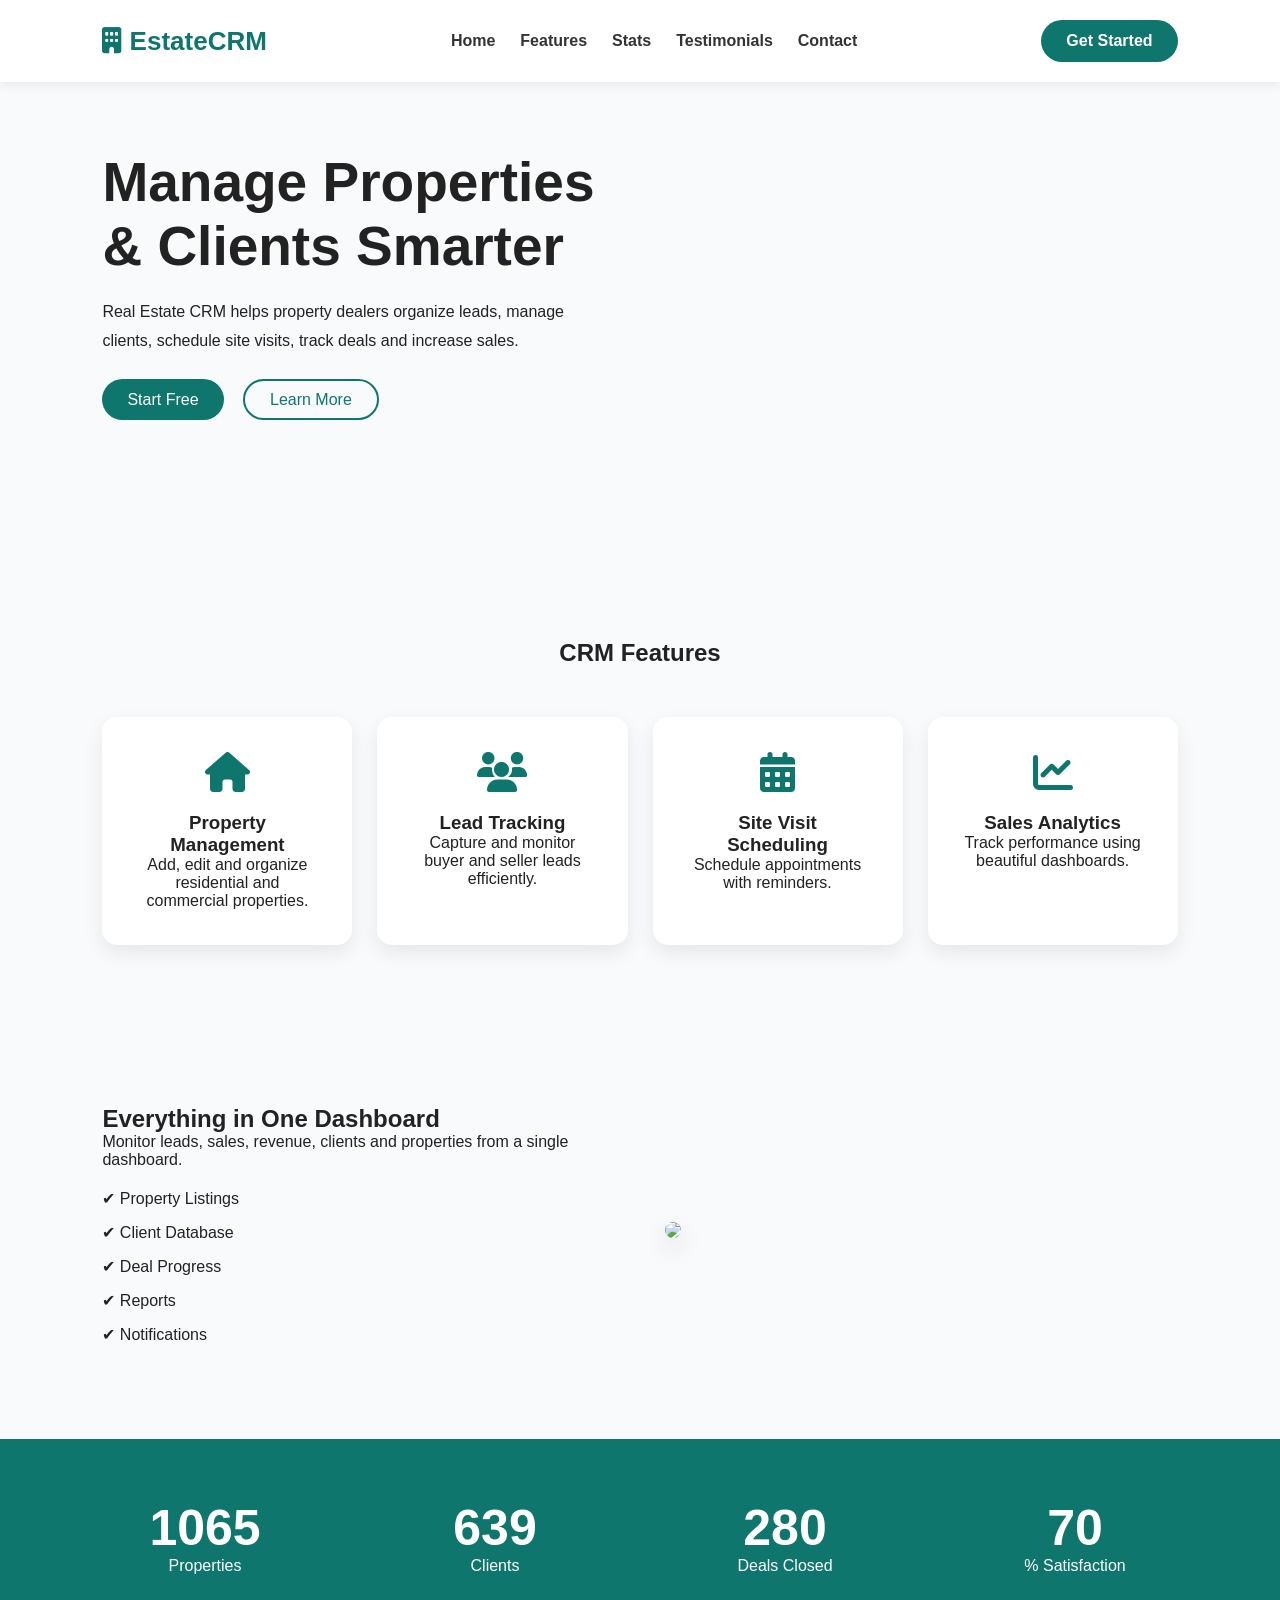
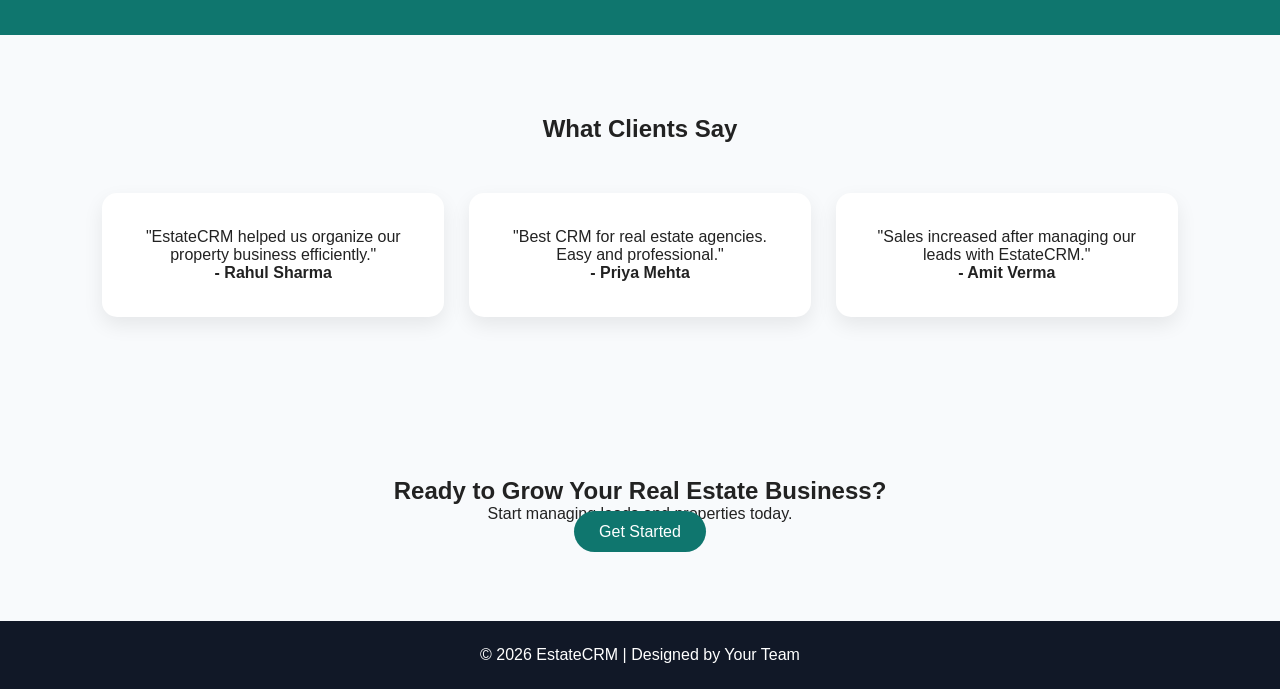
==== nutan/index.html @ 8751a1a5 "add" ====
<!DOCTYPE html>
<html lang="en">
<head>
<meta charset="UTF-8">
<meta name="viewport" content="width=device-width, initial-scale=1.0">
<title>EstateCRM</title>

<link rel="stylesheet" href="style.css">

<link
href="https://cdnjs.cloudflare.com/ajax/libs/font-awesome/6.5.1/css/all.min.css"
rel="stylesheet">

</head>

<body>

<header>

<nav>

<div class="logo">
<i class="fa-solid fa-building"></i>
EstateCRM
</div>

<ul>

<li><a href="#home">Home</a></li>
<li><a href="#features">Features</a></li>
<li><a href="#stats">Stats</a></li>
<li><a href="#testimonials">Testimonials</a></li>
<li><a href="#contact">Contact</a></li>

</ul>

<a href="#" class="btn">Get Started</a>

</nav>

</header>

<section class="hero" id="home">

<div class="hero-text">

<h1>Manage Properties & Clients Smarter</h1>

<p>

Real Estate CRM helps property dealers organize leads,
manage clients, schedule site visits,
track deals and increase sales.

</p>

<div class="hero-buttons">

<a href="#" class="btn">Start Free</a>

<a href="#" class="outline-btn">Learn More</a>

</div>

</div>

<div class="hero-image">

<img src="https://images.unsplash.com/photo-1560518883-ce09059eeffa?w=900" alt="">

</div>

</section>

<section class="features" id="features">

<h2>CRM Features</h2>

<div class="cards">

<div class="card reveal">

<i class="fa-solid fa-house"></i>

<h3>Property Management</h3>

<p>

Add, edit and organize residential
and commercial properties.

</p>

</div>

<div class="card reveal">

<i class="fa-solid fa-users"></i>

<h3>Lead Tracking</h3>

<p>

Capture and monitor buyer and seller
leads efficiently.

</p>

</div>

<div class="card reveal">

<i class="fa-solid fa-calendar-days"></i>

<h3>Site Visit Scheduling</h3>

<p>

Schedule appointments with reminders.

</p>

</div>

<div class="card reveal">

<i class="fa-solid fa-chart-line"></i>

<h3>Sales Analytics</h3>

<p>

Track performance using beautiful
dashboards.

</p>

</div>

</div>

</section>

<section class="dashboard">

<div class="dashboard-text">

<h2>Everything in One Dashboard</h2>

<p>

Monitor leads, sales, revenue,
clients and properties from a
single dashboard.

</p>

<ul>

<li>✔ Property Listings</li>

<li>✔ Client Database</li>

<li>✔ Deal Progress</li>

<li>✔ Reports</li>

<li>✔ Notifications</li>

</ul>

</div>

<div class="dashboard-image">

<img src="https://images.unsplash.com/photo-1554224155-6726b3ff858f?w=900">

</div>

</section>

<section class="stats" id="stats">

<div class="stat">

<h2 class="counter" data-target="1500">0</h2>

<p>Properties</p>

</div>

<div class="stat">

<h2 class="counter" data-target="900">0</h2>

<p>Clients</p>

</div>

<div class="stat">

<h2 class="counter" data-target="350">0</h2>

<p>Deals Closed</p>

</div>

<div class="stat">

<h2 class="counter" data-target="99">0</h2>

<p>% Satisfaction</p>

</div>

</section>

<section class="testimonials" id="testimonials">

<h2>What Clients Say</h2>

<div class="cards">

<div class="card">

<p>

"EstateCRM helped us organize
our property business efficiently."

</p>

<h4>- Rahul Sharma</h4>

</div>

<div class="card">

<p>

"Best CRM for real estate agencies.
Easy and professional."

</p>

<h4>- Priya Mehta</h4>

</div>

<div class="card">

<p>

"Sales increased after managing
our leads with EstateCRM."

</p>

<h4>- Amit Verma</h4>

</div>

</div>

</section>

<section class="cta">

<h2>Ready to Grow Your Real Estate Business?</h2>

<p>Start managing leads and properties today.</p>

<a href="#" class="btn">Get Started</a>

</section>

<footer id="contact">

<p>

© 2026 EstateCRM | Designed by Your Team

</p>

</footer>

<script src="script.js"></script>

</body>
</html>
---- nutan/style.css ----
*{
margin:0;
padding:0;
box-sizing:border-box;
font-family:Arial,sans-serif;
}

body{
background:#f8fafc;
color:#222;
}

header{
background:white;
position:fixed;
width:100%;
top:0;
z-index:100;
box-shadow:0 3px 10px rgba(0,0,0,.08);
}

nav{
display:flex;
justify-content:space-between;
align-items:center;
padding:20px 8%;
}

.logo{
font-size:26px;
font-weight:bold;
color:#0f766e;
}

nav ul{
display:flex;
list-style:none;
gap:25px;
}

nav a{
text-decoration:none;
color:#333;
font-weight:600;
}

.btn{
background:#0f766e;
padding:12px 25px;
color:white;
text-decoration:none;
border-radius:30px;
}

.outline-btn{
border:2px solid #0f766e;
padding:10px 25px;
border-radius:30px;
text-decoration:none;
color:#0f766e;
margin-left:15px;
}

.hero{
display:flex;
justify-content:space-between;
align-items:center;
padding:150px 8%;
gap:50px;
}

.hero-text h1{
font-size:55px;
margin-bottom:20px;
}

.hero-text p{
line-height:1.8;
margin-bottom:35px;
}

.hero img,
.dashboard img{
width:100%;
border-radius:20px;
box-shadow:0 10px 25px rgba(0,0,0,.15);
}

.hero-image,
.dashboard-image{
flex:1;
}

.hero-text,
.dashboard-text{
flex:1;
}

.features,
.testimonials{
padding:80px 8%;
text-align:center;
}

.cards{
display:grid;
grid-template-columns:repeat(auto-fit,minmax(230px,1fr));
gap:25px;
margin-top:50px;
}

.card{
background:white;
padding:35px;
border-radius:15px;
box-shadow:0 8px 20px rgba(0,0,0,.08);
transition:.4s;
}

.card:hover{
transform:translateY(-10px);
}

.card i{
font-size:40px;
color:#0f766e;
margin-bottom:20px;
}

.dashboard{
display:flex;
padding:80px 8%;
align-items:center;
gap:50px;
}

.dashboard ul{
margin-top:20px;
}

.dashboard li{
margin:15px 0;
list-style:none;
}

.stats{
background:#0f766e;
color:white;
display:grid;
grid-template-columns:repeat(auto-fit,minmax(180px,1fr));
padding:60px;
text-align:center;
}

.stat h2{
font-size:50px;
}

.cta{
padding:80px;
text-align:center;
}

footer{
background:#111827;
color:white;
padding:25px;
text-align:center;
}

.reveal{
opacity:0;
transform:translateY(50px);
transition:1s;
}

.reveal.active{
opacity:1;
transform:translateY(0);
}

@media(max-width:900px){

.hero,
.dashboard{
flex-direction:column;
}

nav ul{
display:none;
}

.hero-text h1{
font-size:38px;
}

}
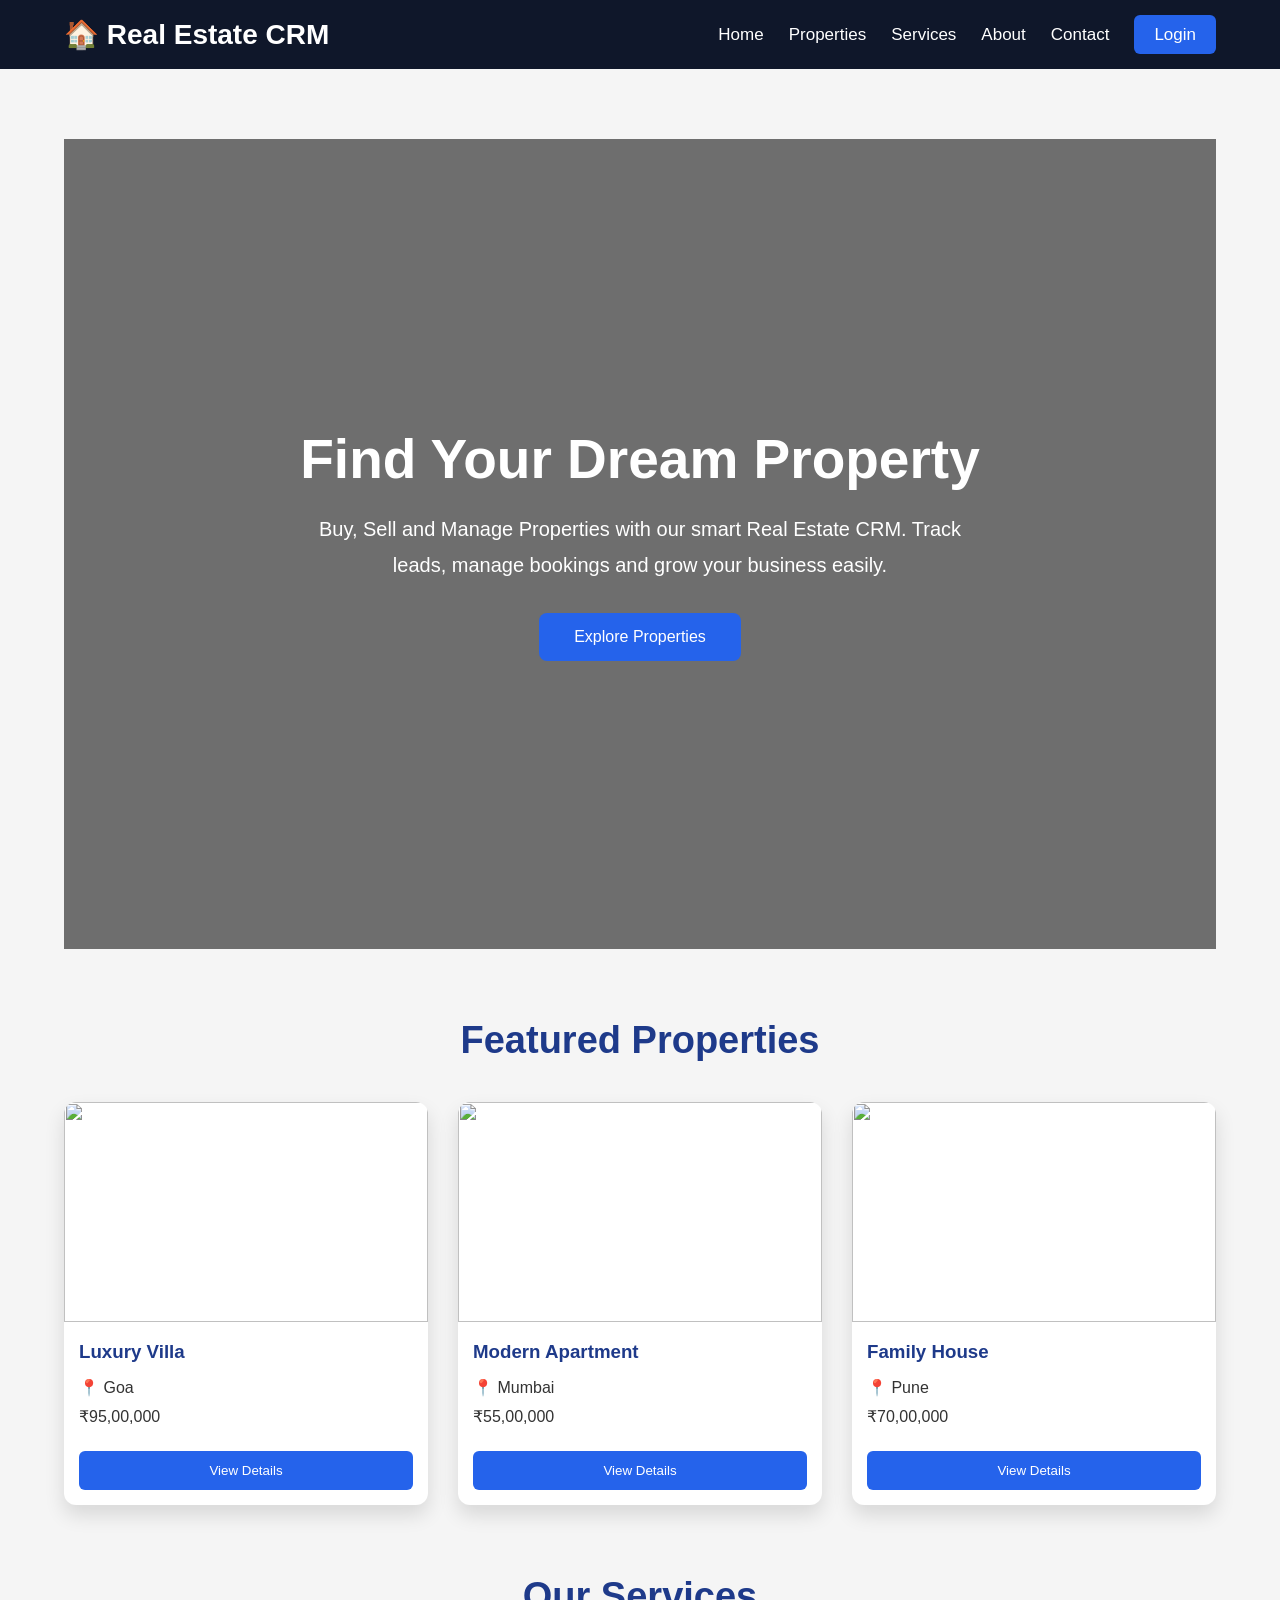
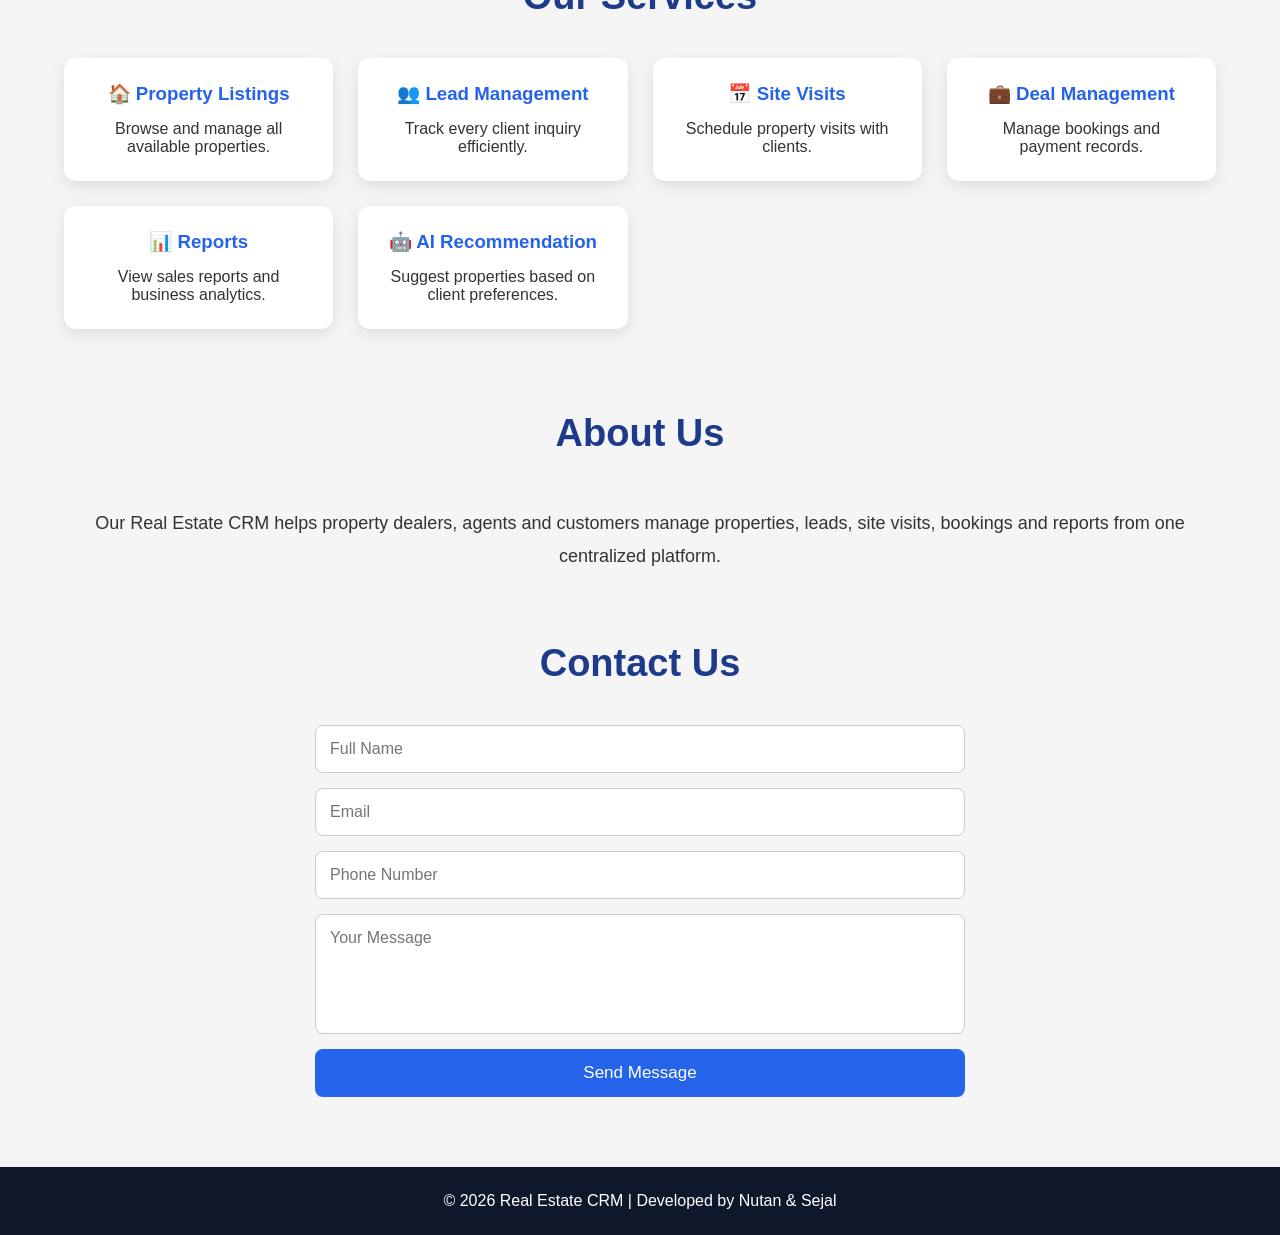
==== commit c955c1e8: "add" ====
--- a/nutan/index.html
+++ b/nutan/index.html
@@ -3,284 +3,201 @@
 <head>
 <meta charset="UTF-8">
 <meta name="viewport" content="width=device-width, initial-scale=1.0">
-<title>EstateCRM</title>
-
+<title>Real Estate CRM</title>
 <link rel="stylesheet" href="style.css">
-
-<link
-href="https://cdnjs.cloudflare.com/ajax/libs/font-awesome/6.5.1/css/all.min.css"
-rel="stylesheet">
-
 </head>
 
 <body>
 
+<!-- Navbar -->
 <header>
-
-<nav>
-
-<div class="logo">
-<i class="fa-solid fa-building"></i>
-EstateCRM
-</div>
-
-<ul>
-
-<li><a href="#home">Home</a></li>
-<li><a href="#features">Features</a></li>
-<li><a href="#stats">Stats</a></li>
-<li><a href="#testimonials">Testimonials</a></li>
-<li><a href="#contact">Contact</a></li>
-
-</ul>
-
-<a href="#" class="btn">Get Started</a>
-
+<nav class="navbar">
+    <div class="logo">🏠 Real Estate CRM</div>
+
+    <ul class="nav-links">
+        <li><a href="#home">Home</a></li>
+        <li><a href="#properties">Properties</a></li>
+        <li><a href="#services">Services</a></li>
+        <li><a href="#about">About</a></li>
+        <li><a href="#contact">Contact</a></li>
+        <li><a href="login.html" class="login-btn">Login</a></li>
+    </ul>
 </nav>
-
 </header>
 
-<section class="hero" id="home">
-
-<div class="hero-text">
-
-<h1>Manage Properties & Clients Smarter</h1>
+<!-- Hero Section -->
+<section id="home" class="hero">
+
+<div class="hero-content">
+<h1>Find Your Dream Property</h1>
 
 <p>
-
-Real Estate CRM helps property dealers organize leads,
-manage clients, schedule site visits,
-track deals and increase sales.
-
+Buy, Sell and Manage Properties with our smart Real Estate CRM.
+Track leads, manage bookings and grow your business easily.
 </p>
 
-<div class="hero-buttons">
-
-<a href="#" class="btn">Start Free</a>
-
-<a href="#" class="outline-btn">Learn More</a>
-
-</div>
-
-</div>
-
-<div class="hero-image">
-
-<img src="https://images.unsplash.com/photo-1560518883-ce09059eeffa?w=900" alt="">
-
-</div>
-
-</section>
-
-<section class="features" id="features">
-
-<h2>CRM Features</h2>
-
-<div class="cards">
-
-<div class="card reveal">
-
-<i class="fa-solid fa-house"></i>
-
-<h3>Property Management</h3>
+<a href="properties.html" class="btn">Explore Properties</a>
+
+</div>
+
+</section>
+
+<!-- Featured Properties -->
+<section id="properties">
+
+<h2>Featured Properties</h2>
+
+<div class="property-container">
+
+<div class="card">
+
+<img src="https://images.unsplash.com/photo-1568605114967-8130f3a36994?w=600" alt="">
+
+<h3>Luxury Villa</h3>
+
+<p>📍 Goa</p>
+
+<p>₹95,00,000</p>
+
+<button>View Details</button>
+
+</div>
+
+<div class="card">
+
+<img src="https://images.unsplash.com/photo-1505693416388-ac5ce068fe85?w=600" alt="">
+
+<h3>Modern Apartment</h3>
+
+<p>📍 Mumbai</p>
+
+<p>₹55,00,000</p>
+
+<button>View Details</button>
+
+</div>
+
+<div class="card">
+
+<img src="https://images.unsplash.com/photo-1570129477492-45c003edd2be?w=600" alt="">
+
+<h3>Family House</h3>
+
+<p>📍 Pune</p>
+
+<p>₹70,00,000</p>
+
+<button>View Details</button>
+
+</div>
+
+</div>
+
+</section>
+
+<!-- Services -->
+
+<section id="services">
+
+<h2>Our Services</h2>
+
+<div class="service-container">
+
+<div class="service">
+
+<h3>🏠 Property Listings</h3>
+
+<p>Browse and manage all available properties.</p>
+
+</div>
+
+<div class="service">
+
+<h3>👥 Lead Management</h3>
+
+<p>Track every client inquiry efficiently.</p>
+
+</div>
+
+<div class="service">
+
+<h3>📅 Site Visits</h3>
+
+<p>Schedule property visits with clients.</p>
+
+</div>
+
+<div class="service">
+
+<h3>💼 Deal Management</h3>
+
+<p>Manage bookings and payment records.</p>
+
+</div>
+
+<div class="service">
+
+<h3>📊 Reports</h3>
+
+<p>View sales reports and business analytics.</p>
+
+</div>
+
+<div class="service">
+
+<h3>🤖 AI Recommendation</h3>
+
+<p>Suggest properties based on client preferences.</p>
+
+</div>
+
+</div>
+
+</section>
+
+<!-- About -->
+
+<section id="about">
+
+<h2>About Us</h2>
 
 <p>
 
-Add, edit and organize residential
-and commercial properties.
+Our Real Estate CRM helps property dealers, agents and customers
+manage properties, leads, site visits, bookings and reports from one
+centralized platform.
 
 </p>
 
-</div>
-
-<div class="card reveal">
-
-<i class="fa-solid fa-users"></i>
-
-<h3>Lead Tracking</h3>
-
-<p>
-
-Capture and monitor buyer and seller
-leads efficiently.
-
-</p>
-
-</div>
-
-<div class="card reveal">
-
-<i class="fa-solid fa-calendar-days"></i>
-
-<h3>Site Visit Scheduling</h3>
-
-<p>
-
-Schedule appointments with reminders.
-
-</p>
-
-</div>
-
-<div class="card reveal">
-
-<i class="fa-solid fa-chart-line"></i>
-
-<h3>Sales Analytics</h3>
-
-<p>
-
-Track performance using beautiful
-dashboards.
-
-</p>
-
-</div>
-
-</div>
-
-</section>
-
-<section class="dashboard">
-
-<div class="dashboard-text">
-
-<h2>Everything in One Dashboard</h2>
-
-<p>
-
-Monitor leads, sales, revenue,
-clients and properties from a
-single dashboard.
-
-</p>
-
-<ul>
-
-<li>✔ Property Listings</li>
-
-<li>✔ Client Database</li>
-
-<li>✔ Deal Progress</li>
-
-<li>✔ Reports</li>
-
-<li>✔ Notifications</li>
-
-</ul>
-
-</div>
-
-<div class="dashboard-image">
-
-<img src="https://images.unsplash.com/photo-1554224155-6726b3ff858f?w=900">
-
-</div>
-
-</section>
-
-<section class="stats" id="stats">
-
-<div class="stat">
-
-<h2 class="counter" data-target="1500">0</h2>
-
-<p>Properties</p>
-
-</div>
-
-<div class="stat">
-
-<h2 class="counter" data-target="900">0</h2>
-
-<p>Clients</p>
-
-</div>
-
-<div class="stat">
-
-<h2 class="counter" data-target="350">0</h2>
-
-<p>Deals Closed</p>
-
-</div>
-
-<div class="stat">
-
-<h2 class="counter" data-target="99">0</h2>
-
-<p>% Satisfaction</p>
-
-</div>
-
-</section>
-
-<section class="testimonials" id="testimonials">
-
-<h2>What Clients Say</h2>
-
-<div class="cards">
-
-<div class="card">
-
-<p>
-
-"EstateCRM helped us organize
-our property business efficiently."
-
-</p>
-
-<h4>- Rahul Sharma</h4>
-
-</div>
-
-<div class="card">
-
-<p>
-
-"Best CRM for real estate agencies.
-Easy and professional."
-
-</p>
-
-<h4>- Priya Mehta</h4>
-
-</div>
-
-<div class="card">
-
-<p>
-
-"Sales increased after managing
-our leads with EstateCRM."
-
-</p>
-
-<h4>- Amit Verma</h4>
-
-</div>
-
-</div>
-
-</section>
-
-<section class="cta">
-
-<h2>Ready to Grow Your Real Estate Business?</h2>
-
-<p>Start managing leads and properties today.</p>
-
-<a href="#" class="btn">Get Started</a>
-
-</section>
-
-<footer id="contact">
-
-<p>
-
-© 2026 EstateCRM | Designed by Your Team
-
-</p>
+</section>
+
+<!-- Contact -->
+
+<section id="contact">
+
+<h2>Contact Us</h2>
+
+<form>
+
+<input type="text" placeholder="Full Name">
+
+<input type="email" placeholder="Email">
+
+<input type="text" placeholder="Phone Number">
+
+<textarea rows="5" placeholder="Your Message"></textarea>
+
+<button type="submit">Send Message</button>
+
+</form>
+
+</section>
+
+<!-- Footer -->
+
+<footer>
+
+<p>© 2026 Real Estate CRM | Developed by Nutan & Sejal</p>
 
 </footer>
 
--- a/nutan/style.css
+++ b/nutan/style.css
@@ -1,197 +1,290 @@
+/* Reset */
 *{
-margin:0;
-padding:0;
-box-sizing:border-box;
-font-family:Arial,sans-serif;
+    margin:0;
+    padding:0;
+    box-sizing:border-box;
+    font-family:Arial, Helvetica, sans-serif;
+    scroll-behavior:smooth;
 }
 
 body{
-background:#f8fafc;
-color:#222;
-}
+    background:#f5f5f5;
+    color:#333;
+}
+
+/* Navbar */
 
 header{
-background:white;
-position:fixed;
-width:100%;
-top:0;
-z-index:100;
-box-shadow:0 3px 10px rgba(0,0,0,.08);
-}
-
-nav{
-display:flex;
-justify-content:space-between;
-align-items:center;
-padding:20px 8%;
+    background:#0f172a;
+    position:sticky;
+    top:0;
+    z-index:1000;
+}
+
+.navbar{
+    width:90%;
+    margin:auto;
+    display:flex;
+    justify-content:space-between;
+    align-items:center;
+    padding:18px 0;
 }
 
 .logo{
-font-size:26px;
-font-weight:bold;
-color:#0f766e;
-}
-
-nav ul{
-display:flex;
-list-style:none;
-gap:25px;
-}
-
-nav a{
-text-decoration:none;
-color:#333;
-font-weight:600;
+    color:#fff;
+    font-size:28px;
+    font-weight:bold;
+}
+
+.nav-links{
+    display:flex;
+    list-style:none;
+    gap:25px;
+}
+
+.nav-links a{
+    color:white;
+    text-decoration:none;
+    font-size:17px;
+    transition:.3s;
+}
+
+.nav-links a:hover{
+    color:#38bdf8;
+}
+
+.login-btn{
+    background:#2563eb;
+    padding:10px 20px;
+    border-radius:6px;
+}
+
+.login-btn:hover{
+    background:#1d4ed8;
+    color:white;
+}
+
+/* Hero */
+
+.hero{
+    height:90vh;
+    background:url("https://images.unsplash.com/photo-1560518883-ce09059eeffa?auto=format&fit=crop&w=1600&q=80") center/cover;
+    display:flex;
+    justify-content:center;
+    align-items:center;
+    text-align:center;
+    position:relative;
+}
+
+.hero::before{
+    content:"";
+    position:absolute;
+    inset:0;
+    background:rgba(0,0,0,.55);
+}
+
+.hero-content{
+    position:relative;
+    color:white;
+    max-width:700px;
+    z-index:2;
+}
+
+.hero h1{
+    font-size:55px;
+    margin-bottom:20px;
+}
+
+.hero p{
+    font-size:20px;
+    line-height:1.8;
+    margin-bottom:30px;
 }
 
 .btn{
-background:#0f766e;
-padding:12px 25px;
-color:white;
-text-decoration:none;
-border-radius:30px;
-}
-
-.outline-btn{
-border:2px solid #0f766e;
-padding:10px 25px;
-border-radius:30px;
-text-decoration:none;
-color:#0f766e;
-margin-left:15px;
-}
-
-.hero{
-display:flex;
-justify-content:space-between;
-align-items:center;
-padding:150px 8%;
-gap:50px;
-}
-
-.hero-text h1{
-font-size:55px;
-margin-bottom:20px;
-}
-
-.hero-text p{
-line-height:1.8;
-margin-bottom:35px;
-}
-
-.hero img,
-.dashboard img{
-width:100%;
-border-radius:20px;
-box-shadow:0 10px 25px rgba(0,0,0,.15);
-}
-
-.hero-image,
-.dashboard-image{
-flex:1;
-}
-
-.hero-text,
-.dashboard-text{
-flex:1;
-}
-
-.features,
-.testimonials{
-padding:80px 8%;
-text-align:center;
-}
-
-.cards{
-display:grid;
-grid-template-columns:repeat(auto-fit,minmax(230px,1fr));
-gap:25px;
-margin-top:50px;
+    display:inline-block;
+    text-decoration:none;
+    background:#2563eb;
+    color:white;
+    padding:15px 35px;
+    border-radius:8px;
+    transition:.3s;
+}
+
+.btn:hover{
+    background:#1d4ed8;
+}
+
+/* Section */
+
+section{
+    width:90%;
+    margin:70px auto;
+}
+
+section h2{
+    text-align:center;
+    font-size:38px;
+    color:#1e3a8a;
+    margin-bottom:40px;
+}
+
+/* Properties */
+
+.property-container{
+    display:grid;
+    grid-template-columns:repeat(auto-fit,minmax(280px,1fr));
+    gap:30px;
 }
 
 .card{
-background:white;
-padding:35px;
-border-radius:15px;
-box-shadow:0 8px 20px rgba(0,0,0,.08);
-transition:.4s;
+    background:white;
+    border-radius:12px;
+    overflow:hidden;
+    box-shadow:0 10px 20px rgba(0,0,0,.12);
+    transition:.3s;
 }
 
 .card:hover{
-transform:translateY(-10px);
-}
-
-.card i{
-font-size:40px;
-color:#0f766e;
-margin-bottom:20px;
-}
-
-.dashboard{
-display:flex;
-padding:80px 8%;
-align-items:center;
-gap:50px;
-}
-
-.dashboard ul{
-margin-top:20px;
-}
-
-.dashboard li{
-margin:15px 0;
-list-style:none;
-}
-
-.stats{
-background:#0f766e;
-color:white;
-display:grid;
-grid-template-columns:repeat(auto-fit,minmax(180px,1fr));
-padding:60px;
-text-align:center;
-}
-
-.stat h2{
-font-size:50px;
-}
-
-.cta{
-padding:80px;
-text-align:center;
-}
+    transform:translateY(-8px);
+}
+
+.card img{
+    width:100%;
+    height:220px;
+    object-fit:cover;
+}
+
+.card h3{
+    padding:15px;
+    color:#1e3a8a;
+}
+
+.card p{
+    padding:0 15px 10px;
+}
+
+.card button{
+    margin:15px;
+    width:calc(100% - 30px);
+    padding:12px;
+    border:none;
+    border-radius:6px;
+    background:#2563eb;
+    color:white;
+    cursor:pointer;
+    transition:.3s;
+}
+
+.card button:hover{
+    background:#1d4ed8;
+}
+
+/* Services */
+
+.service-container{
+    display:grid;
+    grid-template-columns:repeat(auto-fit,minmax(250px,1fr));
+    gap:25px;
+}
+
+.service{
+    background:white;
+    padding:25px;
+    text-align:center;
+    border-radius:12px;
+    box-shadow:0 5px 15px rgba(0,0,0,.1);
+    transition:.3s;
+}
+
+.service:hover{
+    transform:translateY(-8px);
+}
+
+.service h3{
+    color:#2563eb;
+    margin-bottom:15px;
+}
+
+/* About */
+
+#about{
+    text-align:center;
+    line-height:1.8;
+    font-size:18px;
+}
+
+/* Contact */
+
+form{
+    max-width:650px;
+    margin:auto;
+    display:flex;
+    flex-direction:column;
+    gap:15px;
+}
+
+input,
+textarea{
+    padding:14px;
+    border:1px solid #ccc;
+    border-radius:8px;
+    font-size:16px;
+}
+
+textarea{
+    resize:none;
+}
+
+form button{
+    padding:14px;
+    background:#2563eb;
+    color:white;
+    border:none;
+    border-radius:8px;
+    cursor:pointer;
+    font-size:17px;
+    transition:.3s;
+}
+
+form button:hover{
+    background:#1d4ed8;
+}
+
+/* Footer */
 
 footer{
-background:#111827;
-color:white;
-padding:25px;
-text-align:center;
-}
-
-.reveal{
-opacity:0;
-transform:translateY(50px);
-transition:1s;
-}
-
-.reveal.active{
-opacity:1;
-transform:translateY(0);
-}
-
-@media(max-width:900px){
-
-.hero,
-.dashboard{
-flex-direction:column;
-}
-
-nav ul{
-display:none;
-}
-
-.hero-text h1{
-font-size:38px;
+    background:#0f172a;
+    color:white;
+    text-align:center;
+    padding:25px;
+    margin-top:50px;
+}
+
+/* Responsive */
+
+@media(max-width:768px){
+
+.navbar{
+    flex-direction:column;
+    gap:15px;
+}
+
+.nav-links{
+    flex-wrap:wrap;
+    justify-content:center;
+}
+
+.hero h1{
+    font-size:38px;
+}
+
+.hero p{
+    font-size:17px;
+}
+
+section h2{
+    font-size:30px;
 }
 
 }
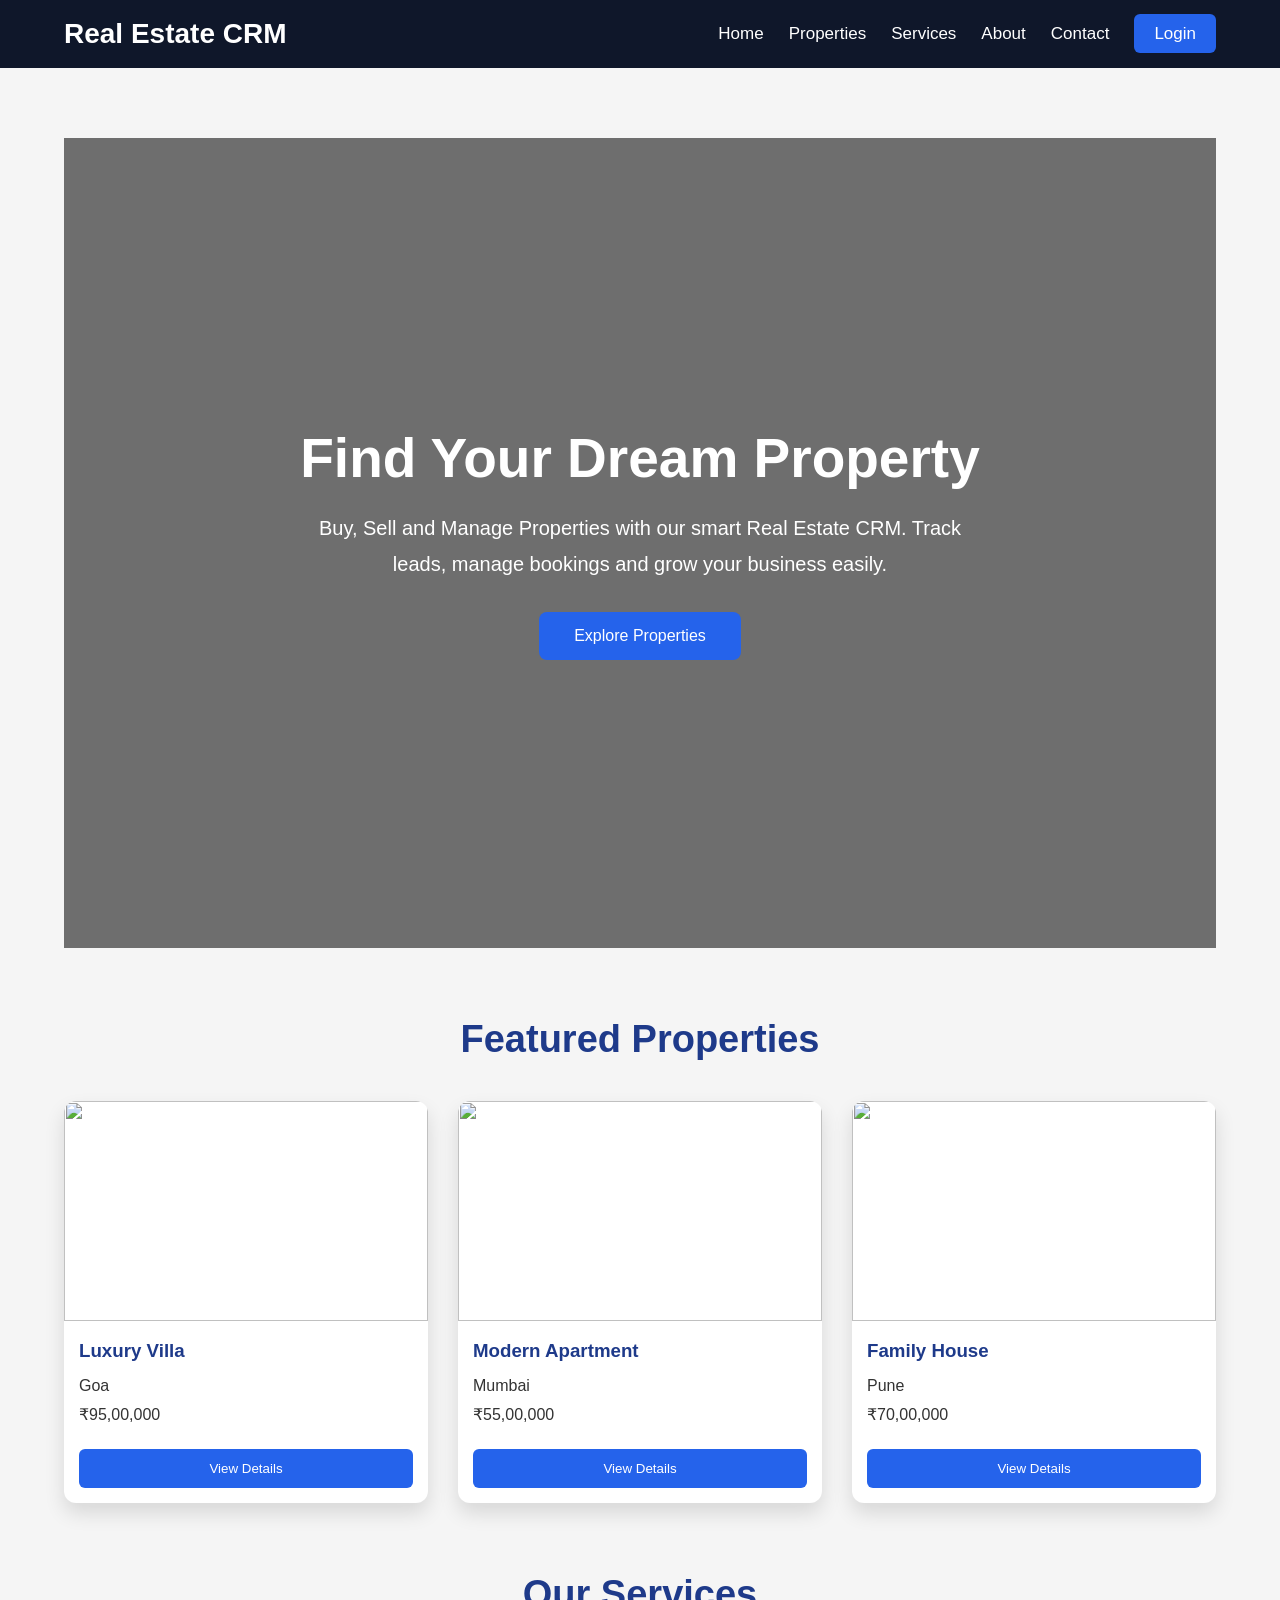
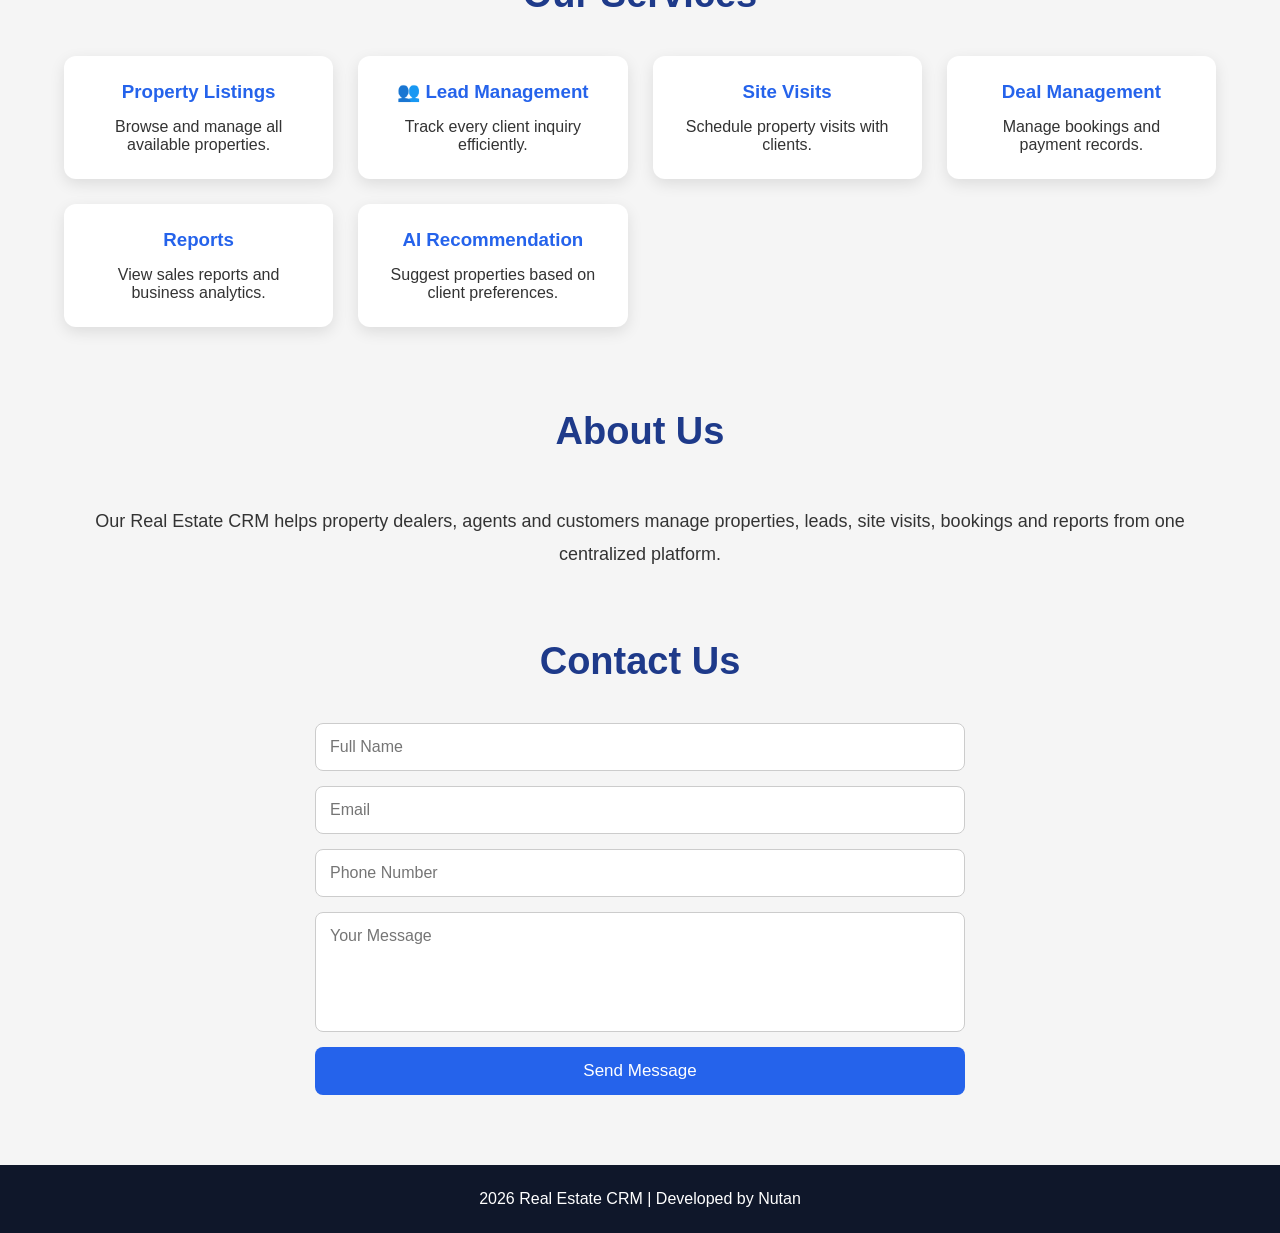
==== commit 06f7dde2: "add" ====
--- a/nutan/index.html
+++ b/nutan/index.html
@@ -12,7 +12,7 @@
 <!-- Navbar -->
 <header>
 <nav class="navbar">
-    <div class="logo">🏠 Real Estate CRM</div>
+    <div class="logo"> Real Estate CRM</div>
 
     <ul class="nav-links">
         <li><a href="#home">Home</a></li>
@@ -55,7 +55,7 @@
 
 <h3>Luxury Villa</h3>
 
-<p>📍 Goa</p>
+<p>Goa</p>
 
 <p>₹95,00,000</p>
 
@@ -69,7 +69,7 @@
 
 <h3>Modern Apartment</h3>
 
-<p>📍 Mumbai</p>
+<p>Mumbai</p>
 
 <p>₹55,00,000</p>
 
@@ -83,7 +83,7 @@
 
 <h3>Family House</h3>
 
-<p>📍 Pune</p>
+<p>Pune</p>
 
 <p>₹70,00,000</p>
 
@@ -105,7 +105,7 @@
 
 <div class="service">
 
-<h3>🏠 Property Listings</h3>
+<h3>Property Listings</h3>
 
 <p>Browse and manage all available properties.</p>
 
@@ -121,7 +121,7 @@
 
 <div class="service">
 
-<h3>📅 Site Visits</h3>
+<h3>Site Visits</h3>
 
 <p>Schedule property visits with clients.</p>
 
@@ -129,7 +129,7 @@
 
 <div class="service">
 
-<h3>💼 Deal Management</h3>
+<h3>Deal Management</h3>
 
 <p>Manage bookings and payment records.</p>
 
@@ -137,7 +137,7 @@
 
 <div class="service">
 
-<h3>📊 Reports</h3>
+<h3>Reports</h3>
 
 <p>View sales reports and business analytics.</p>
 
@@ -145,7 +145,7 @@
 
 <div class="service">
 
-<h3>🤖 AI Recommendation</h3>
+<h3>AI Recommendation</h3>
 
 <p>Suggest properties based on client preferences.</p>
 
@@ -197,7 +197,7 @@
 
 <footer>
 
-<p>© 2026 Real Estate CRM | Developed by Nutan & Sejal</p>
+<p> 2026 Real Estate CRM | Developed by Nutan </p>
 
 </footer>
 
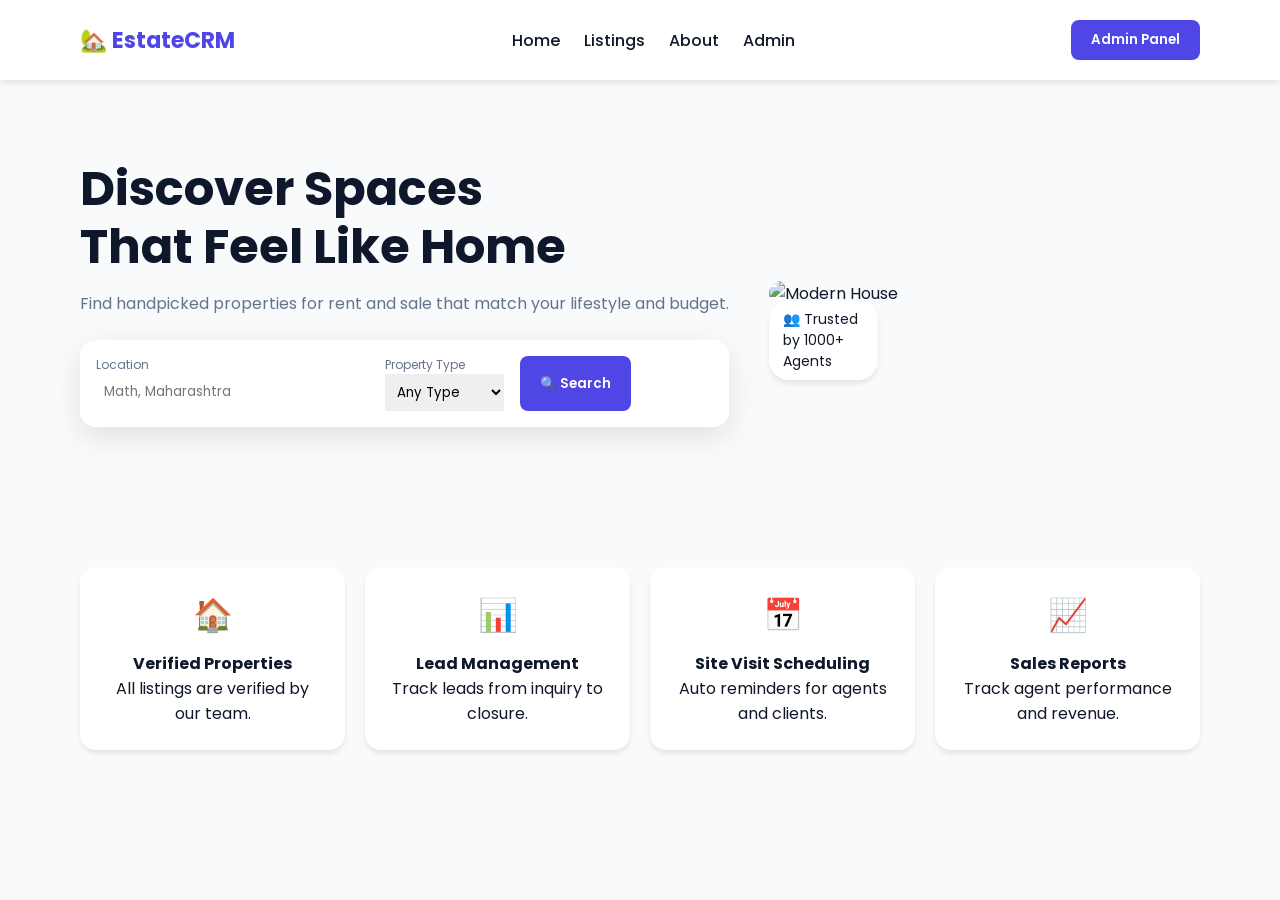
==== commit c0bfb870: "add" ====
--- a/nutan/index.html
+++ b/nutan/index.html
@@ -1,207 +1,284 @@
 <!DOCTYPE html>
 <html lang="en">
+
 <head>
-<meta charset="UTF-8">
-<meta name="viewport" content="width=device-width, initial-scale=1.0">
-<title>Real Estate CRM</title>
-<link rel="stylesheet" href="style.css">
+    <meta charset="UTF-8">
+    <meta name="viewport" content="width=device-width, initial-scale=1.0">
+    
+    <title>EstateCRM | Real Estate Website + CRM</title>
+
+    <!-- CSS FILE -->
+    <link rel="stylesheet" href="style.css">
+
+    <!-- GOOGLE FONT -->
+    <link href="https://fonts.googleapis.com/css2?family=Poppins:wght@400;500;600;700&display=swap" rel="stylesheet">
+
+    <!-- CHART.JS FOR DASHBOARD -->
+    <script src="https://cdn.jsdelivr.net/npm/chart.js"></script>
 </head>
 
 <body>
 
-<!-- Navbar -->
-<header>
-<nav class="navbar">
-    <div class="logo"> Real Estate CRM</div>
-
-    <ul class="nav-links">
-        <li><a href="#home">Home</a></li>
-        <li><a href="#properties">Properties</a></li>
-        <li><a href="#services">Services</a></li>
-        <li><a href="#about">About</a></li>
-        <li><a href="#contact">Contact</a></li>
-        <li><a href="login.html" class="login-btn">Login</a></li>
-    </ul>
-</nav>
-</header>
-
-<!-- Hero Section -->
-<section id="home" class="hero">
-
-<div class="hero-content">
-<h1>Find Your Dream Property</h1>
-
-<p>
-Buy, Sell and Manage Properties with our smart Real Estate CRM.
-Track leads, manage bookings and grow your business easily.
-</p>
-
-<a href="properties.html" class="btn">Explore Properties</a>
-
-</div>
-
-</section>
-
-<!-- Featured Properties -->
-<section id="properties">
-
-<h2>Featured Properties</h2>
-
-<div class="property-container">
-
-<div class="card">
-
-<img src="https://images.unsplash.com/photo-1568605114967-8130f3a36994?w=600" alt="">
-
-<h3>Luxury Villa</h3>
-
-<p>Goa</p>
-
-<p>₹95,00,000</p>
-
-<button>View Details</button>
-
-</div>
-
-<div class="card">
-
-<img src="https://images.unsplash.com/photo-1505693416388-ac5ce068fe85?w=600" alt="">
-
-<h3>Modern Apartment</h3>
-
-<p>Mumbai</p>
-
-<p>₹55,00,000</p>
-
-<button>View Details</button>
-
-</div>
-
-<div class="card">
-
-<img src="https://images.unsplash.com/photo-1570129477492-45c003edd2be?w=600" alt="">
-
-<h3>Family House</h3>
-
-<p>Pune</p>
-
-<p>₹70,00,000</p>
-
-<button>View Details</button>
-
-</div>
-
-</div>
-
-</section>
-
-<!-- Services -->
-
-<section id="services">
-
-<h2>Our Services</h2>
-
-<div class="service-container">
-
-<div class="service">
-
-<h3>Property Listings</h3>
-
-<p>Browse and manage all available properties.</p>
-
-</div>
-
-<div class="service">
-
-<h3>👥 Lead Management</h3>
-
-<p>Track every client inquiry efficiently.</p>
-
-</div>
-
-<div class="service">
-
-<h3>Site Visits</h3>
-
-<p>Schedule property visits with clients.</p>
-
-</div>
-
-<div class="service">
-
-<h3>Deal Management</h3>
-
-<p>Manage bookings and payment records.</p>
-
-</div>
-
-<div class="service">
-
-<h3>Reports</h3>
-
-<p>View sales reports and business analytics.</p>
-
-</div>
-
-<div class="service">
-
-<h3>AI Recommendation</h3>
-
-<p>Suggest properties based on client preferences.</p>
-
-</div>
-
-</div>
-
-</section>
-
-<!-- About -->
-
-<section id="about">
-
-<h2>About Us</h2>
-
-<p>
-
-Our Real Estate CRM helps property dealers, agents and customers
-manage properties, leads, site visits, bookings and reports from one
-centralized platform.
-
-</p>
-
-</section>
-
-<!-- Contact -->
-
-<section id="contact">
-
-<h2>Contact Us</h2>
-
-<form>
-
-<input type="text" placeholder="Full Name">
-
-<input type="email" placeholder="Email">
-
-<input type="text" placeholder="Phone Number">
-
-<textarea rows="5" placeholder="Your Message"></textarea>
-
-<button type="submit">Send Message</button>
-
-</form>
-
-</section>
-
-<!-- Footer -->
-
-<footer>
-
-<p> 2026 Real Estate CRM | Developed by Nutan </p>
-
-</footer>
-
-<script src="script.js"></script>
-
+    <!-- ================= PUBLIC NAVBAR ================= -->
+    <header class="navbar" id="publicNav">
+        
+        <div class="logo">
+            🏡 EstateCRM
+        </div>
+
+        <nav>
+            <a href="#" onclick="showPublicPage('home')">Home</a>
+            <a href="#" onclick="showPublicPage('listings')">Listings</a>
+            <a href="#" onclick="showPublicPage('about')">About</a>
+            <a href="#" onclick="showAdmin()">Admin</a>
+        </nav>
+
+        <button class="btn btn-primary" onclick="showAdmin()">
+            Admin Panel
+        </button>
+    </header>
+
+    <!-- ================= PUBLIC PAGES ================= -->
+    <div id="publicPages">
+
+        <!-- HOME PAGE -->
+        <section id="home" class="public-page active">
+
+            <section class="hero">
+                <div class="hero-text">
+                    <h1>
+                        Discover Spaces 
+                        <br> 
+                        That Feel Like Home
+                    </h1>
+
+                    <p>
+                        Find handpicked properties for rent and sale that match your lifestyle and budget.
+                    </p>
+                    
+                    <div class="search-box">
+                        <div class="search-item">
+                            <label>Location</label>
+                            <input type="text" id="searchLocation" placeholder="Math, Maharashtra">
+                        </div>
+
+                        <div class="search-item">
+                            <label>Property Type</label>
+                            <select id="searchType">
+                                <option value="">Any Type</option>
+                                <option>Residential</option>
+                                <option>Commercial</option>
+                                <option>Plot</option>
+                            </select>
+                        </div>
+
+                        <button class="btn btn-search" onclick="searchProperties()">
+                            🔍 Search
+                        </button>
+                    </div>
+                </div>
+
+                <div class="hero-img">
+                    <img src="https://images.unsplash.com/photo-1600585154340-be6161a56a0c?w=800" alt="Modern House">
+                    <div class="trust-badge">👥 Trusted by 1000+ Agents</div>
+                </div>
+            </section>
+
+            <section class="features">
+                <div class="feature-card">
+                    <div class="icon">🏠</div>
+                    <h4>Verified Properties</h4>
+                    <p>All listings are verified by our team.</p>
+                </div>
+
+                <div class="feature-card">
+                    <div class="icon">📊</div>
+                    <h4>Lead Management</h4>
+                    <p>Track leads from inquiry to closure.</p>
+                </div>
+
+                <div class="feature-card">
+                    <div class="icon">📅</div>
+                    <h4>Site Visit Scheduling</h4>
+                    <p>Auto reminders for agents and clients.</p>
+                </div>
+
+                <div class="feature-card">
+                    <div class="icon">📈</div>
+                    <h4>Sales Reports</h4>
+                    <p>Track agent performance and revenue.</p>
+                </div>
+            </section>
+
+        </section>
+
+        <!-- LISTINGS PAGE -->
+        <section id="listings" class="public-page">
+            <div class="page-header">
+                <h2>All Properties</h2>
+            </div>
+            <div id="publicPropertyList" class="property-grid"></div>
+        </section>
+
+        <!-- ABOUT PAGE -->
+        <section id="about" class="public-page">
+            <div class="page-header">
+                <h2>Why Choose EstateCRM</h2>
+            </div>
+
+            <div class="why-us">
+                <div class="why-text">
+                    <p>
+                        We help real estate agents and property dealers manage everything in one place.
+                    </p>
+                    <ul>
+                        <li>✓ Organized property and client data</li>
+                        <li>✓ Automated follow-up reminders</li>
+                        <li>✓ Site visit scheduling</li>
+                        <li>✓ Agent performance tracking</li>
+                        <li>✓ Client portal for buyers</li>
+                    </ul>
+                </div>
+
+                <div class="why-img">
+                    <img src="https://images.unsplash.com/photo-1613977257592-4871e5fcd7c4?w=600" alt="Office">
+                </div>
+            </div>
+        </section>
+
+    </div>
+
+    <!-- ================= ADMIN CRM PANEL ================= -->
+    <div id="adminPanel" class="hidden">
+        <div class="layout">
+
+            <aside class="sidebar">
+                <div class="brand">
+                    <span>🏡</span> Admin Panel
+                </div>
+
+                <nav class="nav">
+                    <button class="nav-link active" data-target="dashboard">📊 Dashboard</button>
+                    <button class="nav-link" data-target="properties">🏘️ Properties</button>
+                    <button class="nav-link" data-target="leads">👤 Leads</button>
+                    <button class="nav-link" data-target="visits">📅 Site Visits</button>
+                    <button class="nav-link" data-target="deals">💰 Deals</button>
+                    <button class="nav-link" data-target="reports">📈 Reports</button>
+                </nav>
+
+                <button class="btn" onclick="showPublic()">
+                    ← Back to Website
+                </button>
+            </aside>
+
+            <div class="content">
+                <header class="topbar">
+                    <h1 id="adminTitle">Dashboard</h1>
+                    <button id="addBtn" class="btn btn-primary">+ Add Property</button>
+                </header>
+
+                <!-- DASHBOARD -->
+                <section id="dashboard" class="admin-page active">
+                    <div class="stat-grid">
+                        <div class="stat-card blue">
+                            <h4>Total Leads</h4>
+                            <p id="sLeads">0</p>
+                        </div>
+
+                        <div class="stat-card green">
+                            <h4>Site Visits</h4>
+                            <p id="sVisits">0</p>
+                        </div>
+
+                        <div class="stat-card orange">
+                            <h4>Deals Closed</h4>
+                            <p id="sDeals">0</p>
+                        </div>
+
+                        <div class="stat-card purple">
+                            <h4>Revenue</h4>
+                            <p id="sRevenue">$0</p>
+                        </div>
+                    </div>
+
+                    <div class="chart-grid">
+                        <div class="card">
+                            <h3>Lead Pipeline</h3>
+                            <canvas id="pipelineChart"></canvas>
+                        </div>
+
+                        <div class="card">
+                            <h3>Revenue Trend</h3>
+                            <canvas id="revenueChart"></canvas>
+                        </div>
+                    </div>
+                </section>
+
+                <!-- PROPERTIES -->
+                <section id="properties" class="admin-page">
+                    <div class="toolbar">
+                        <input type="text" id="searchProp" placeholder="Search properties...">
+                        <select id="filterType">
+                            <option value="">All Types</option>
+                            <option>Residential</option>
+                            <option>Commercial</option>
+                            <option>Plot</option>
+                        </select>
+                    </div>
+                    <div id="propertyList" class="property-grid"></div>
+                </section>
+
+                <!-- LEADS -->
+                <section id="leads" class="admin-page">
+                    <div class="card">
+                        <h3>Lead Management</h3>
+                        <table>
+                            <thead>
+                                <tr>
+                                    <th>Client</th>
+                                    <th>Contact</th>
+                                    <th>Source</th>
+                                    <th>Status</th>
+                                    <th>Action</th>
+                                </tr>
+                            </thead>
+                            <tbody id="leadBody"></tbody>
+                        </table>
+                    </div>
+                </section>
+
+                <!-- VISITS -->
+                <section id="visits" class="admin-page">
+                    <div id="visitList" class="visit-grid"></div>
+                </section>
+
+                <!-- DEALS -->
+                <section id="deals" class="admin-page">
+                    <div id="dealList" class="deal-grid"></div>
+                </section>
+
+                <!-- REPORTS -->
+                <section id="reports" class="admin-page">
+                    <div class="card">
+                        <h3>Export Reports</h3>
+                        <button class="btn btn-primary" onclick="window.print()">📄 Export PDF</button>
+                    </div>
+                </section>
+
+            </div>
+        </div>
+    </div>
+
+    <!-- ================= MODAL POPUP ================= -->
+    <div id="modal" class="modal hidden">
+        <div class="modal-box">
+            <span id="closeModal" class="close">&times;</span>
+            <div id="modalContent"></div>
+        </div>
+    </div>
+
+    <!-- JS FILE -->
+    <script src="script.js"></script>
 </body>
+
 </html>
--- a/nutan/style.css
+++ b/nutan/style.css
@@ -1,290 +1,361 @@
-/* Reset */
-*{
-    margin:0;
-    padding:0;
-    box-sizing:border-box;
-    font-family:Arial, Helvetica, sans-serif;
-    scroll-behavior:smooth;
-}
-
-body{
-    background:#f5f5f5;
-    color:#333;
-}
-
-/* Navbar */
-
-header{
-    background:#0f172a;
-    position:sticky;
-    top:0;
-    z-index:1000;
-}
-
-.navbar{
-    width:90%;
-    margin:auto;
-    display:flex;
-    justify-content:space-between;
-    align-items:center;
-    padding:18px 0;
-}
-
-.logo{
-    color:#fff;
-    font-size:28px;
-    font-weight:bold;
-}
-
-.nav-links{
-    display:flex;
-    list-style:none;
-    gap:25px;
-}
-
-.nav-links a{
-    color:white;
-    text-decoration:none;
-    font-size:17px;
-    transition:.3s;
-}
-
-.nav-links a:hover{
-    color:#38bdf8;
-}
-
-.login-btn{
-    background:#2563eb;
-    padding:10px 20px;
-    border-radius:6px;
-}
-
-.login-btn:hover{
-    background:#1d4ed8;
-    color:white;
-}
-
-/* Hero */
-
-.hero{
-    height:90vh;
-    background:url("https://images.unsplash.com/photo-1560518883-ce09059eeffa?auto=format&fit=crop&w=1600&q=80") center/cover;
-    display:flex;
-    justify-content:center;
-    align-items:center;
-    text-align:center;
-    position:relative;
-}
-
-.hero::before{
-    content:"";
-    position:absolute;
-    inset:0;
-    background:rgba(0,0,0,.55);
-}
-
-.hero-content{
-    position:relative;
-    color:white;
-    max-width:700px;
-    z-index:2;
-}
-
-.hero h1{
-    font-size:55px;
-    margin-bottom:20px;
-}
-
-.hero p{
-    font-size:20px;
-    line-height:1.8;
-    margin-bottom:30px;
-}
-
-.btn{
-    display:inline-block;
-    text-decoration:none;
-    background:#2563eb;
-    color:white;
-    padding:15px 35px;
-    border-radius:8px;
-    transition:.3s;
-}
-
-.btn:hover{
-    background:#1d4ed8;
-}
-
-/* Section */
-
-section{
-    width:90%;
-    margin:70px auto;
-}
-
-section h2{
-    text-align:center;
-    font-size:38px;
-    color:#1e3a8a;
-    margin-bottom:40px;
-}
-
-/* Properties */
-
-.property-container{
-    display:grid;
-    grid-template-columns:repeat(auto-fit,minmax(280px,1fr));
-    gap:30px;
-}
-
-.card{
-    background:white;
-    border-radius:12px;
-    overflow:hidden;
-    box-shadow:0 10px 20px rgba(0,0,0,.12);
-    transition:.3s;
-}
-
-.card:hover{
-    transform:translateY(-8px);
-}
-
-.card img{
-    width:100%;
-    height:220px;
-    object-fit:cover;
-}
-
-.card h3{
-    padding:15px;
-    color:#1e3a8a;
-}
-
-.card p{
-    padding:0 15px 10px;
-}
-
-.card button{
-    margin:15px;
-    width:calc(100% - 30px);
-    padding:12px;
-    border:none;
-    border-radius:6px;
-    background:#2563eb;
-    color:white;
-    cursor:pointer;
-    transition:.3s;
-}
-
-.card button:hover{
-    background:#1d4ed8;
-}
-
-/* Services */
-
-.service-container{
-    display:grid;
-    grid-template-columns:repeat(auto-fit,minmax(250px,1fr));
-    gap:25px;
-}
-
-.service{
-    background:white;
-    padding:25px;
-    text-align:center;
-    border-radius:12px;
-    box-shadow:0 5px 15px rgba(0,0,0,.1);
-    transition:.3s;
-}
-
-.service:hover{
-    transform:translateY(-8px);
-}
-
-.service h3{
-    color:#2563eb;
-    margin-bottom:15px;
-}
-
-/* About */
-
-#about{
-    text-align:center;
-    line-height:1.8;
-    font-size:18px;
-}
-
-/* Contact */
-
-form{
-    max-width:650px;
-    margin:auto;
-    display:flex;
-    flex-direction:column;
-    gap:15px;
-}
-
-input,
-textarea{
-    padding:14px;
-    border:1px solid #ccc;
-    border-radius:8px;
-    font-size:16px;
-}
-
-textarea{
-    resize:none;
-}
-
-form button{
-    padding:14px;
-    background:#2563eb;
-    color:white;
-    border:none;
-    border-radius:8px;
-    cursor:pointer;
-    font-size:17px;
-    transition:.3s;
-}
-
-form button:hover{
-    background:#1d4ed8;
-}
-
-/* Footer */
-
-footer{
-    background:#0f172a;
-    color:white;
-    text-align:center;
-    padding:25px;
-    margin-top:50px;
-}
-
-/* Responsive */
-
-@media(max-width:768px){
-
-.navbar{
-    flex-direction:column;
-    gap:15px;
-}
-
-.nav-links{
-    flex-wrap:wrap;
-    justify-content:center;
-}
-
-.hero h1{
-    font-size:38px;
-}
-
-.hero p{
-    font-size:17px;
-}
-
-section h2{
-    font-size:30px;
-}
-
+:root {
+    --primary: #4f46e5;
+    --bg: #f8fafc;
+    --card: #ffffff;
+    --text: #0f172a;
+    --muted: #64748b;
+    --border: #e2e8f0;
+    --radius: 16px;
+    --shadow: 0 4px 6px -1px rgba(0, 0, 0, 0.1);
+}
+
+* {
+    margin: 0;
+    padding: 0;
+    box-sizing: border-box;
+    font-family: "Poppins", sans-serif;
+}
+
+body {
+    background: var(--bg);
+    color: var(--text);
+}
+
+/* NAVBAR */
+.navbar {
+    display: flex;
+    justify-content: space-between;
+    align-items: center;
+    padding: 20px 80px;
+    background: #fff;
+    box-shadow: var(--shadow);
+    position: sticky;
+    top: 0;
+    z-index: 100;
+}
+
+.logo {
+    font-size: 22px;
+    font-weight: 700;
+    color: var(--primary);
+}
+
+.navbar nav {
+    display: flex;
+    gap: 24px;
+}
+
+.navbar nav a {
+    text-decoration: none;
+    color: var(--text);
+    font-weight: 500;
+    cursor: pointer;
+}
+
+.btn {
+    padding: 10px 20px;
+    border-radius: 8px;
+    border: none;
+    cursor: pointer;
+    font-weight: 600;
+}
+
+.btn-primary {
+    background: var(--primary);
+    color: #fff;
+}
+
+/* HERO SECTION */
+.hero {
+    display: flex;
+    padding: 80px;
+    gap: 40px;
+    align-items: center;
+}
+
+.hero h1 {
+    font-size: 48px;
+    line-height: 1.2;
+    margin-bottom: 16px;
+}
+
+.hero p {
+    color: var(--muted);
+    margin-bottom: 24px;
+}
+
+.hero-img {
+    position: relative;
+}
+
+.hero-img img {
+    border-radius: 20px;
+    width: 500px;
+    max-width: 100%;
+}
+
+.trust-badge {
+    position: absolute;
+    top: 20px;
+    right: 20px;
+    background: #fff;
+    padding: 8px 14px;
+    border-radius: 20px;
+    font-size: 14px;
+    box-shadow: var(--shadow);
+}
+
+/* SEARCH BOX */
+.search-box {
+    display: flex;
+    background: #fff;
+    padding: 16px;
+    border-radius: 16px;
+    box-shadow: 0 10px 30px rgba(0,0,0,0.1);
+    gap: 16px;
+    flex-wrap: wrap;
+}
+
+.search-item {
+    display: flex;
+    flex-direction: column;
+}
+
+.search-item label {
+    font-size: 12px;
+    color: var(--muted);
+}
+
+.search-item input,
+.search-item select {
+    border: none;
+    outline: none;
+    padding: 8px;
+}
+
+.btn-search {
+    background: var(--primary);
+    color: #fff;
+}
+
+/* FEATURES */
+.features {
+    display: grid;
+    grid-template-columns: repeat(auto-fit, minmax(250px, 1fr));
+    gap: 20px;
+    padding: 60px 80px;
+}
+
+.feature-card {
+    background: var(--card);
+    padding: 24px;
+    border-radius: 16px;
+    text-align: center;
+    box-shadow: var(--shadow);
+}
+
+.feature-card .icon {
+    font-size: 32px;
+    margin-bottom: 12px;
+}
+
+/* PROPERTY GRID */
+.page-header {
+    padding: 40px 80px 0;
+}
+
+.property-grid {
+    display: grid;
+    grid-template-columns: repeat(auto-fit, minmax(300px, 1fr));
+    gap: 20px;
+    padding: 40px 80px;
+}
+
+.property-card {
+    background: var(--card);
+    border-radius: 16px;
+    overflow: hidden;
+    box-shadow: var(--shadow);
+    transition: 0.3s;
+}
+
+.property-card:hover {
+    transform: translateY(-5px);
+}
+
+.property-card img {
+    width: 100%;
+    height: 200px;
+    object-fit: cover;
+}
+
+.property-body {
+    padding: 16px;
+}
+
+.property-price {
+    font-size: 20px;
+    font-weight: 700;
+    color: var(--primary);
+}
+
+/* ADMIN PANEL */
+.layout {
+    display: flex;
+    min-height: 100vh;
+}
+
+.sidebar {
+    width: 260px;
+    background: var(--card);
+    padding: 24px;
+    border-right: 1px solid var(--border);
+}
+
+.brand {
+    font-size: 20px;
+    font-weight: 700;
+    color: var(--primary);
+    margin-bottom: 32px;
+}
+
+.nav {
+    display: flex;
+    flex-direction: column;
+    gap: 10px;
+}
+
+.nav-link {
+    padding: 12px;
+    border: none;
+    background: none;
+    text-align: left;
+    border-radius: 12px;
+    cursor: pointer;
+}
+
+.nav-link.active {
+    background: var(--primary);
+    color: #fff;
+}
+
+.content {
+    flex: 1;
+    padding: 32px;
+    overflow-y: auto;
+}
+
+.topbar {
+    display: flex;
+    justify-content: space-between;
+    margin-bottom: 32px;
+}
+
+.stat-grid {
+    display: grid;
+    grid-template-columns: repeat(auto-fit, minmax(220px, 1fr));
+    gap: 20px;
+    margin-bottom: 24px;
+}
+
+.stat-card {
+    padding: 24px;
+    border-radius: 16px;
+    color: #fff;
+}
+
+.stat-card.blue { background: linear-gradient(135deg, #3b82f6, #60a5fa); }
+.stat-card.green { background: linear-gradient(135deg, #10b981, #34d399); }
+.stat-card.orange { background: linear-gradient(135deg, #f97316, #fb923c); }
+.stat-card.purple { background: linear-gradient(135deg, #8b5cf6, #a78bfa); }
+
+.card {
+    background: var(--card);
+    padding: 24px;
+    border-radius: 16px;
+    box-shadow: var(--shadow);
+}
+
+.chart-grid {
+    display: grid;
+    grid-template-columns: repeat(auto-fit, minmax(350px, 1fr));
+    gap: 20px;
+}
+
+table {
+    width: 100%;
+    border-collapse: collapse;
+}
+
+th,
+td {
+    padding: 14px;
+    text-align: left;
+    border-bottom: 1px solid var(--border);
+}
+
+/* UTILS */
+.modal {
+    position: fixed;
+    inset: 0;
+    background: rgba(0,0,0,0.6);
+    display: flex;
+    align-items: center;
+    justify-content: center;
+}
+
+.modal-box {
+    background: var(--card);
+    padding: 28px;
+    border-radius: 16px;
+    width: 450px;
+}
+
+.hidden {
+    display: none !important;
+}
+
+.close {
+    float: right;
+    font-size: 24px;
+    cursor: pointer;
+}
+
+.public-page,
+.admin-page {
+    display: none;
+}
+
+.public-page.active,
+.admin-page.active {
+    display: block;
+}
+
+/* RESPONSIVE */
+@media(max-width: 900px) {
+    .navbar {
+        padding: 20px;
+        flex-wrap: wrap;
+    }
+
+    .hero {
+        flex-direction: column;
+        padding: 40px 20px;
+    }
+
+    .features {
+        padding: 40px 20px;
+    }
+
+    .property-grid {
+        padding: 20px;
+    }
+
+    .layout {
+        flex-direction: column;
+    }
+
+    .sidebar {
+        width: 100%;
+    }
 }
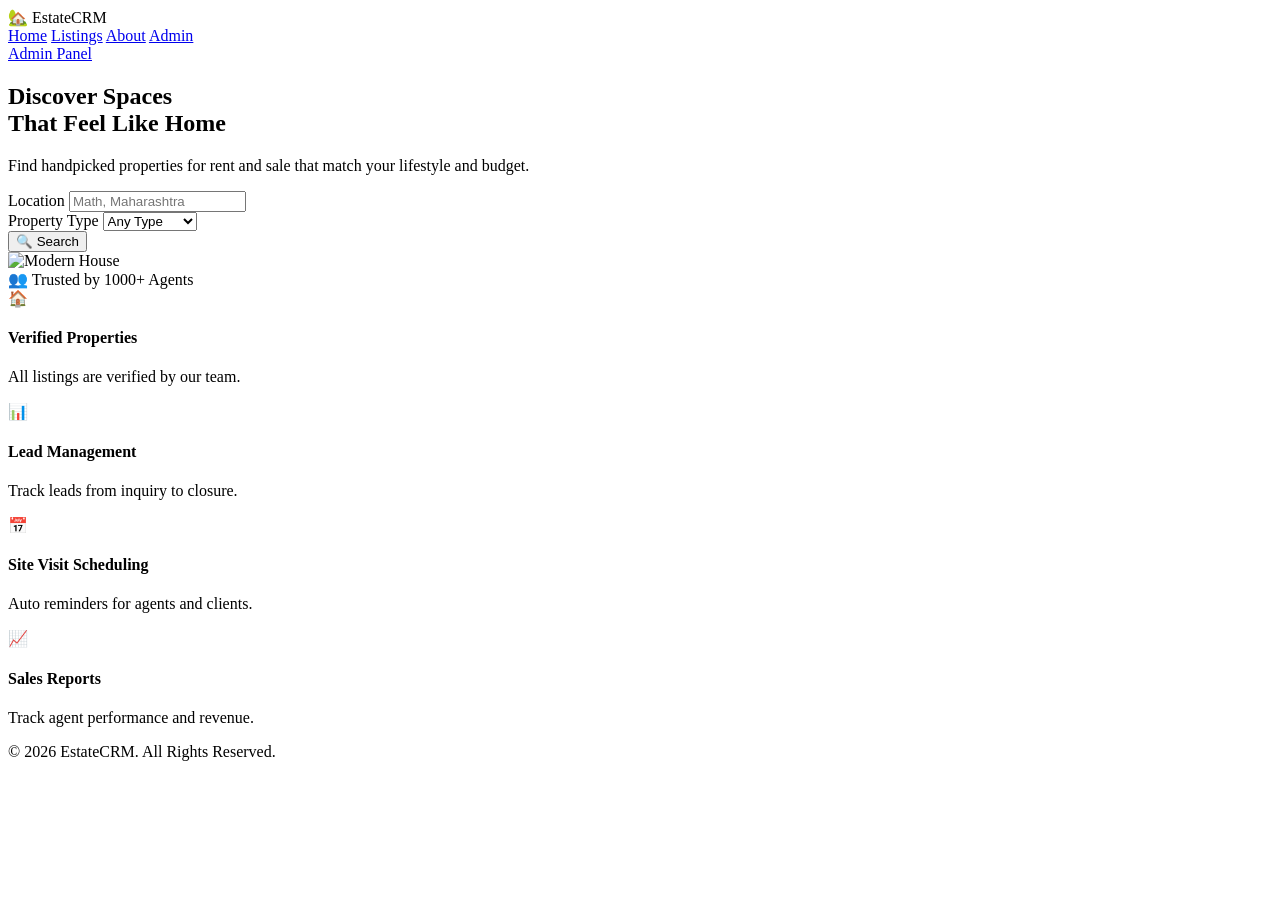
==== commit c82d7a03: "add" ====
--- a/nutan/index.html
+++ b/nutan/index.html
@@ -1,284 +1,91 @@
 <!DOCTYPE html>
 <html lang="en">
-
 <head>
     <meta charset="UTF-8">
     <meta name="viewport" content="width=device-width, initial-scale=1.0">
     
-    <title>EstateCRM | Real Estate Website + CRM</title>
+    <title>EstateCRM | Home</title>
 
-    <!-- CSS FILE -->
-    <link rel="stylesheet" href="style.css">
+    <!-- IMPORTANT: CSS LINK -->
+    <link rel="stylesheet" href="./style.css">
 
     <!-- GOOGLE FONT -->
     <link href="https://fonts.googleapis.com/css2?family=Poppins:wght@400;500;600;700&display=swap" rel="stylesheet">
-
-    <!-- CHART.JS FOR DASHBOARD -->
-    <script src="https://cdn.jsdelivr.net/npm/chart.js"></script>
 </head>
-
 <body>
 
-    <!-- ================= PUBLIC NAVBAR ================= -->
-    <header class="navbar" id="publicNav">
-        
-        <div class="logo">
-            🏡 EstateCRM
+    <!-- NAVBAR -->
+    <header class="navbar">
+        <div class="logo">🏡 EstateCRM</div>
+        <nav>
+            <a href="index.html" class="active">Home</a>
+            <a href="listings.html">Listings</a>
+            <a href="about.html">About</a>
+            <a href="login.html">Admin</a>
+        </nav>
+        <a href="login.html" class="btn btn-primary">Admin Panel</a>
+    </header>
+
+    <!-- HERO -->
+    <section class="hero">
+        <div class="hero-text">
+            <h1>
+                Discover Spaces 
+                <br> 
+                That Feel Like Home
+            </h1>
+            <p>Find handpicked properties for rent and sale that match your lifestyle and budget.</p>
+            
+            <div class="search-box">
+                <div class="search-item">
+                    <label>Location</label>
+                    <input type="text" placeholder="Math, Maharashtra">
+                </div>
+                <div class="search-item">
+                    <label>Property Type</label>
+                    <select>
+                        <option>Any Type</option>
+                        <option>Residential</option>
+                        <option>Commercial</option>
+                    </select>
+                </div>
+                <button class="btn btn-search">🔍 Search</button>
+            </div>
         </div>
 
-        <nav>
-            <a href="#" onclick="showPublicPage('home')">Home</a>
-            <a href="#" onclick="showPublicPage('listings')">Listings</a>
-            <a href="#" onclick="showPublicPage('about')">About</a>
-            <a href="#" onclick="showAdmin()">Admin</a>
-        </nav>
+        <div class="hero-img">
+            <img src="https://images.unsplash.com/photo-1600585154340-be6161a56a0c?w=800" alt="Modern House">
+            <div class="trust-badge">👥 Trusted by 1000+ Agents</div>
+        </div>
+    </section>
 
-        <button class="btn btn-primary" onclick="showAdmin()">
-            Admin Panel
-        </button>
-    </header>
+    <!-- FEATURES -->
+    <section class="features">
+        <div class="feature-card">
+            <div class="icon">🏠</div>
+            <h4>Verified Properties</h4>
+            <p>All listings are verified by our team.</p>
+        </div>
+        <div class="feature-card">
+            <div class="icon">📊</div>
+            <h4>Lead Management</h4>
+            <p>Track leads from inquiry to closure.</p>
+        </div>
+        <div class="feature-card">
+            <div class="icon">📅</div>
+            <h4>Site Visit Scheduling</h4>
+            <p>Auto reminders for agents and clients.</p>
+        </div>
+        <div class="feature-card">
+            <div class="icon">📈</div>
+            <h4>Sales Reports</h4>
+            <p>Track agent performance and revenue.</p>
+        </div>
+    </section>
 
-    <!-- ================= PUBLIC PAGES ================= -->
-    <div id="publicPages">
+    <footer>
+        <p>© 2026 EstateCRM. All Rights Reserved.</p>
+    </footer>
 
-        <!-- HOME PAGE -->
-        <section id="home" class="public-page active">
-
-            <section class="hero">
-                <div class="hero-text">
-                    <h1>
-                        Discover Spaces 
-                        <br> 
-                        That Feel Like Home
-                    </h1>
-
-                    <p>
-                        Find handpicked properties for rent and sale that match your lifestyle and budget.
-                    </p>
-                    
-                    <div class="search-box">
-                        <div class="search-item">
-                            <label>Location</label>
-                            <input type="text" id="searchLocation" placeholder="Math, Maharashtra">
-                        </div>
-
-                        <div class="search-item">
-                            <label>Property Type</label>
-                            <select id="searchType">
-                                <option value="">Any Type</option>
-                                <option>Residential</option>
-                                <option>Commercial</option>
-                                <option>Plot</option>
-                            </select>
-                        </div>
-
-                        <button class="btn btn-search" onclick="searchProperties()">
-                            🔍 Search
-                        </button>
-                    </div>
-                </div>
-
-                <div class="hero-img">
-                    <img src="https://images.unsplash.com/photo-1600585154340-be6161a56a0c?w=800" alt="Modern House">
-                    <div class="trust-badge">👥 Trusted by 1000+ Agents</div>
-                </div>
-            </section>
-
-            <section class="features">
-                <div class="feature-card">
-                    <div class="icon">🏠</div>
-                    <h4>Verified Properties</h4>
-                    <p>All listings are verified by our team.</p>
-                </div>
-
-                <div class="feature-card">
-                    <div class="icon">📊</div>
-                    <h4>Lead Management</h4>
-                    <p>Track leads from inquiry to closure.</p>
-                </div>
-
-                <div class="feature-card">
-                    <div class="icon">📅</div>
-                    <h4>Site Visit Scheduling</h4>
-                    <p>Auto reminders for agents and clients.</p>
-                </div>
-
-                <div class="feature-card">
-                    <div class="icon">📈</div>
-                    <h4>Sales Reports</h4>
-                    <p>Track agent performance and revenue.</p>
-                </div>
-            </section>
-
-        </section>
-
-        <!-- LISTINGS PAGE -->
-        <section id="listings" class="public-page">
-            <div class="page-header">
-                <h2>All Properties</h2>
-            </div>
-            <div id="publicPropertyList" class="property-grid"></div>
-        </section>
-
-        <!-- ABOUT PAGE -->
-        <section id="about" class="public-page">
-            <div class="page-header">
-                <h2>Why Choose EstateCRM</h2>
-            </div>
-
-            <div class="why-us">
-                <div class="why-text">
-                    <p>
-                        We help real estate agents and property dealers manage everything in one place.
-                    </p>
-                    <ul>
-                        <li>✓ Organized property and client data</li>
-                        <li>✓ Automated follow-up reminders</li>
-                        <li>✓ Site visit scheduling</li>
-                        <li>✓ Agent performance tracking</li>
-                        <li>✓ Client portal for buyers</li>
-                    </ul>
-                </div>
-
-                <div class="why-img">
-                    <img src="https://images.unsplash.com/photo-1613977257592-4871e5fcd7c4?w=600" alt="Office">
-                </div>
-            </div>
-        </section>
-
-    </div>
-
-    <!-- ================= ADMIN CRM PANEL ================= -->
-    <div id="adminPanel" class="hidden">
-        <div class="layout">
-
-            <aside class="sidebar">
-                <div class="brand">
-                    <span>🏡</span> Admin Panel
-                </div>
-
-                <nav class="nav">
-                    <button class="nav-link active" data-target="dashboard">📊 Dashboard</button>
-                    <button class="nav-link" data-target="properties">🏘️ Properties</button>
-                    <button class="nav-link" data-target="leads">👤 Leads</button>
-                    <button class="nav-link" data-target="visits">📅 Site Visits</button>
-                    <button class="nav-link" data-target="deals">💰 Deals</button>
-                    <button class="nav-link" data-target="reports">📈 Reports</button>
-                </nav>
-
-                <button class="btn" onclick="showPublic()">
-                    ← Back to Website
-                </button>
-            </aside>
-
-            <div class="content">
-                <header class="topbar">
-                    <h1 id="adminTitle">Dashboard</h1>
-                    <button id="addBtn" class="btn btn-primary">+ Add Property</button>
-                </header>
-
-                <!-- DASHBOARD -->
-                <section id="dashboard" class="admin-page active">
-                    <div class="stat-grid">
-                        <div class="stat-card blue">
-                            <h4>Total Leads</h4>
-                            <p id="sLeads">0</p>
-                        </div>
-
-                        <div class="stat-card green">
-                            <h4>Site Visits</h4>
-                            <p id="sVisits">0</p>
-                        </div>
-
-                        <div class="stat-card orange">
-                            <h4>Deals Closed</h4>
-                            <p id="sDeals">0</p>
-                        </div>
-
-                        <div class="stat-card purple">
-                            <h4>Revenue</h4>
-                            <p id="sRevenue">$0</p>
-                        </div>
-                    </div>
-
-                    <div class="chart-grid">
-                        <div class="card">
-                            <h3>Lead Pipeline</h3>
-                            <canvas id="pipelineChart"></canvas>
-                        </div>
-
-                        <div class="card">
-                            <h3>Revenue Trend</h3>
-                            <canvas id="revenueChart"></canvas>
-                        </div>
-                    </div>
-                </section>
-
-                <!-- PROPERTIES -->
-                <section id="properties" class="admin-page">
-                    <div class="toolbar">
-                        <input type="text" id="searchProp" placeholder="Search properties...">
-                        <select id="filterType">
-                            <option value="">All Types</option>
-                            <option>Residential</option>
-                            <option>Commercial</option>
-                            <option>Plot</option>
-                        </select>
-                    </div>
-                    <div id="propertyList" class="property-grid"></div>
-                </section>
-
-                <!-- LEADS -->
-                <section id="leads" class="admin-page">
-                    <div class="card">
-                        <h3>Lead Management</h3>
-                        <table>
-                            <thead>
-                                <tr>
-                                    <th>Client</th>
-                                    <th>Contact</th>
-                                    <th>Source</th>
-                                    <th>Status</th>
-                                    <th>Action</th>
-                                </tr>
-                            </thead>
-                            <tbody id="leadBody"></tbody>
-                        </table>
-                    </div>
-                </section>
-
-                <!-- VISITS -->
-                <section id="visits" class="admin-page">
-                    <div id="visitList" class="visit-grid"></div>
-                </section>
-
-                <!-- DEALS -->
-                <section id="deals" class="admin-page">
-                    <div id="dealList" class="deal-grid"></div>
-                </section>
-
-                <!-- REPORTS -->
-                <section id="reports" class="admin-page">
-                    <div class="card">
-                        <h3>Export Reports</h3>
-                        <button class="btn btn-primary" onclick="window.print()">📄 Export PDF</button>
-                    </div>
-                </section>
-
-            </div>
-        </div>
-    </div>
-
-    <!-- ================= MODAL POPUP ================= -->
-    <div id="modal" class="modal hidden">
-        <div class="modal-box">
-            <span id="closeModal" class="close">&times;</span>
-            <div id="modalContent"></div>
-        </div>
-    </div>
-
-    <!-- JS FILE -->
-    <script src="script.js"></script>
 </body>
-
 </html>
